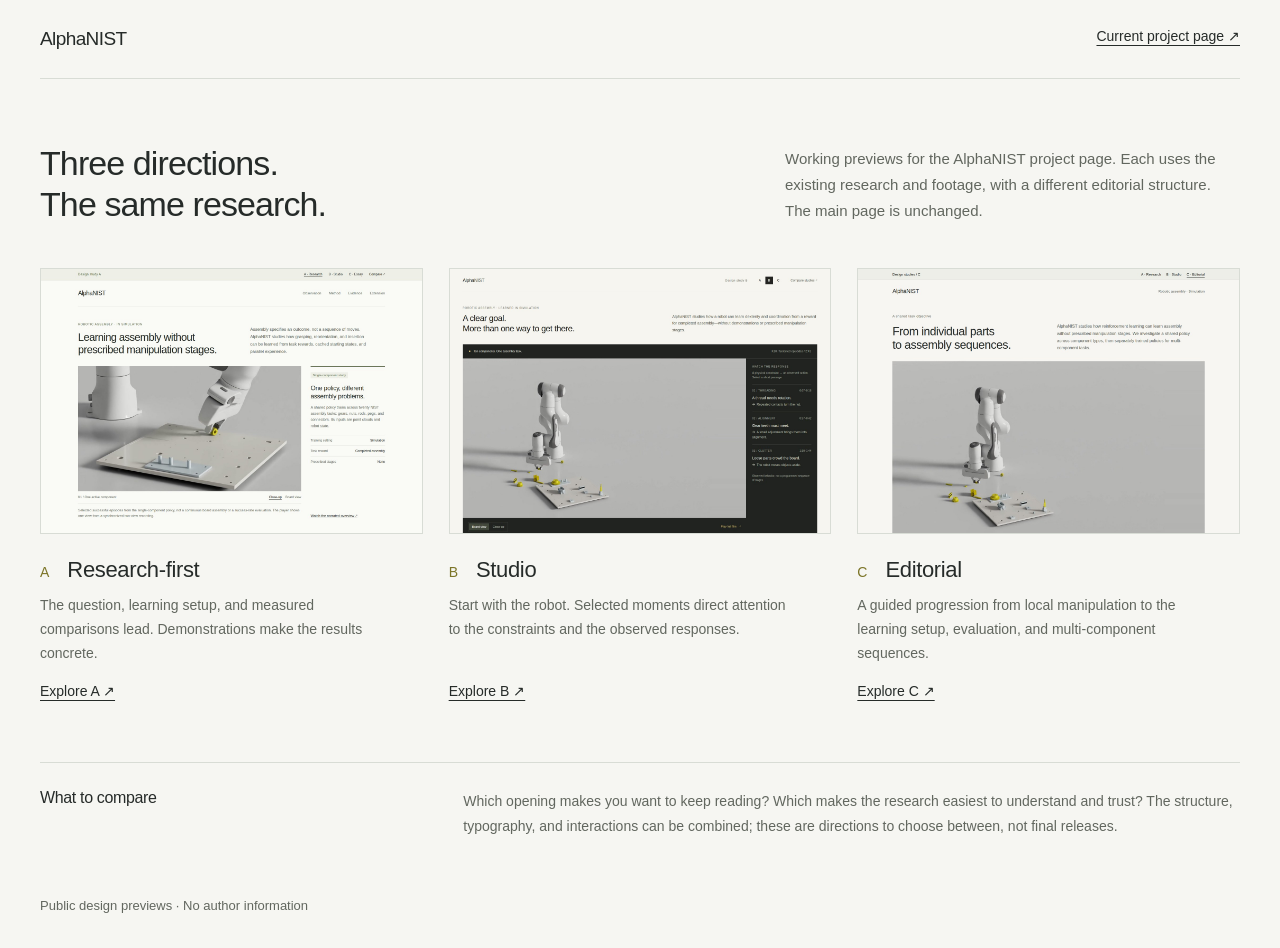
==== scratch/index.html @ 56a0f517 "Add isolated scratch page design directions" ====
<!doctype html>
<html lang="en">
<head>
  <meta charset="utf-8"><meta name="viewport" content="width=device-width, initial-scale=1"><meta name="robots" content="noindex,nofollow">
  <meta name="description" content="Three design directions for the AlphaNIST research page."><title>AlphaNIST — Design studies</title>
  <style>
    :root{font-family:Arial,Helvetica,sans-serif;color:#262b29;background:#f6f6f2;font-synthesis:none}*{box-sizing:border-box}body{margin:0}a{color:inherit;text-underline-offset:4px}a:focus-visible{outline:2px solid #777328;outline-offset:5px}.wrap{width:min(1300px,calc(100% - 80px));margin:auto}header{padding:28px 0;display:flex;justify-content:space-between;gap:24px;border-bottom:1px solid #d8dcd5;font-size:14px}header .brand{font-size:19px;letter-spacing:-.6px;text-decoration:none}.intro{padding:64px 0 43px;display:flex;justify-content:space-between;align-items:end;gap:48px}h1,h2,p{margin:0}h1{font-size:34px;line-height:1.2;letter-spacing:-.9px;font-weight:400;max-width:420px}.intro p{font-size:15px;line-height:1.75;color:#62675f;max-width:455px}.directions{display:grid;grid-template-columns:repeat(3,minmax(0,1fr));gap:26px}.sample{min-width:0}.image-link{display:block;border:1px solid #d8dcd5;background:white;overflow:hidden}.image-link img{display:block;width:100%;height:auto;aspect-ratio:1.44;object-fit:cover;object-position:top}.sample-head{display:flex;gap:18px;align-items:baseline;margin:23px 0 11px}.letter{font-size:14px;color:#7c7528}h2{font-weight:400;font-size:22px;letter-spacing:-.35px}.sample p{font-size:14px;line-height:1.7;color:#62675f;max-width:350px;min-height:71px}.open{display:inline-block;margin:18px 0 0;font-size:14px}.notes{margin:62px 0 40px;padding-top:26px;border-top:1px solid #d8dcd5;display:grid;grid-template-columns:1fr 2fr;gap:35px}.notes h2{font-size:16px}.notes p{font-size:14px;line-height:1.75;color:#62675f;max-width:790px}footer{padding:20px 0 35px;font-size:13px;color:#62675f}@media(max-width:800px){.wrap{width:calc(100% - 36px)}.intro{padding:38px 0 32px;display:block}.intro p{margin-top:20px}h1{font-size:30px}.directions{grid-template-columns:1fr;gap:44px}.sample p{min-height:0;max-width:none}.image-link img{aspect-ratio:1.44}.sample-head{margin-top:18px}.notes{grid-template-columns:1fr;gap:15px;margin-top:45px}header{padding:22px 0;font-size:13px}}
  </style>
</head>
<body>
  <header class="wrap"><a class="brand" href="/">AlphaNIST</a><a href="/">Current project page ↗</a></header>
  <main class="wrap">
    <section class="intro"><h1>Three directions.<br>The same research.</h1><p>Working previews for the AlphaNIST project page. Each uses the existing research and footage, with a different editorial structure. The main page is unchanged.</p></section>
    <div class="directions">
      <article class="sample"><a class="image-link" href="page-directions/research.html" aria-label="Open direction A, research-first"><img src="page-directions/preview-research.jpg" width="1440" height="1000" alt="Preview of the research-first AlphaNIST page"></a><div class="sample-head"><span class="letter">A</span><h2>Research-first</h2></div><p>The question, learning setup, and measured comparisons lead. Demonstrations make the results concrete.</p><a class="open" href="page-directions/research.html">Explore A ↗</a></article>
      <article class="sample"><a class="image-link" href="page-directions/studio.html" aria-label="Open direction B, studio"><img src="page-directions/preview-studio.jpg" width="1440" height="1000" alt="Preview of the film-led AlphaNIST page"></a><div class="sample-head"><span class="letter">B</span><h2>Studio</h2></div><p>Start with the robot. Selected moments direct attention to the constraints and the observed responses.</p><a class="open" href="page-directions/studio.html">Explore B ↗</a></article>
      <article class="sample"><a class="image-link" href="page-directions/essay.html" aria-label="Open direction C, editorial"><img src="page-directions/preview-essay.jpg" width="1440" height="1000" alt="Preview of the editorial AlphaNIST page"></a><div class="sample-head"><span class="letter">C</span><h2>Editorial</h2></div><p>A guided progression from local manipulation to the learning setup, evaluation, and multi-component sequences.</p><a class="open" href="page-directions/essay.html">Explore C ↗</a></article>
    </div>
    <section class="notes"><h2>What to compare</h2><p>Which opening makes you want to keep reading? Which makes the research easiest to understand and trust? The structure, typography, and interactions can be combined; these are directions to choose between, not final releases.</p></section>
  </main>
  <footer class="wrap">Public design previews · No author information</footer>
</body>
</html>
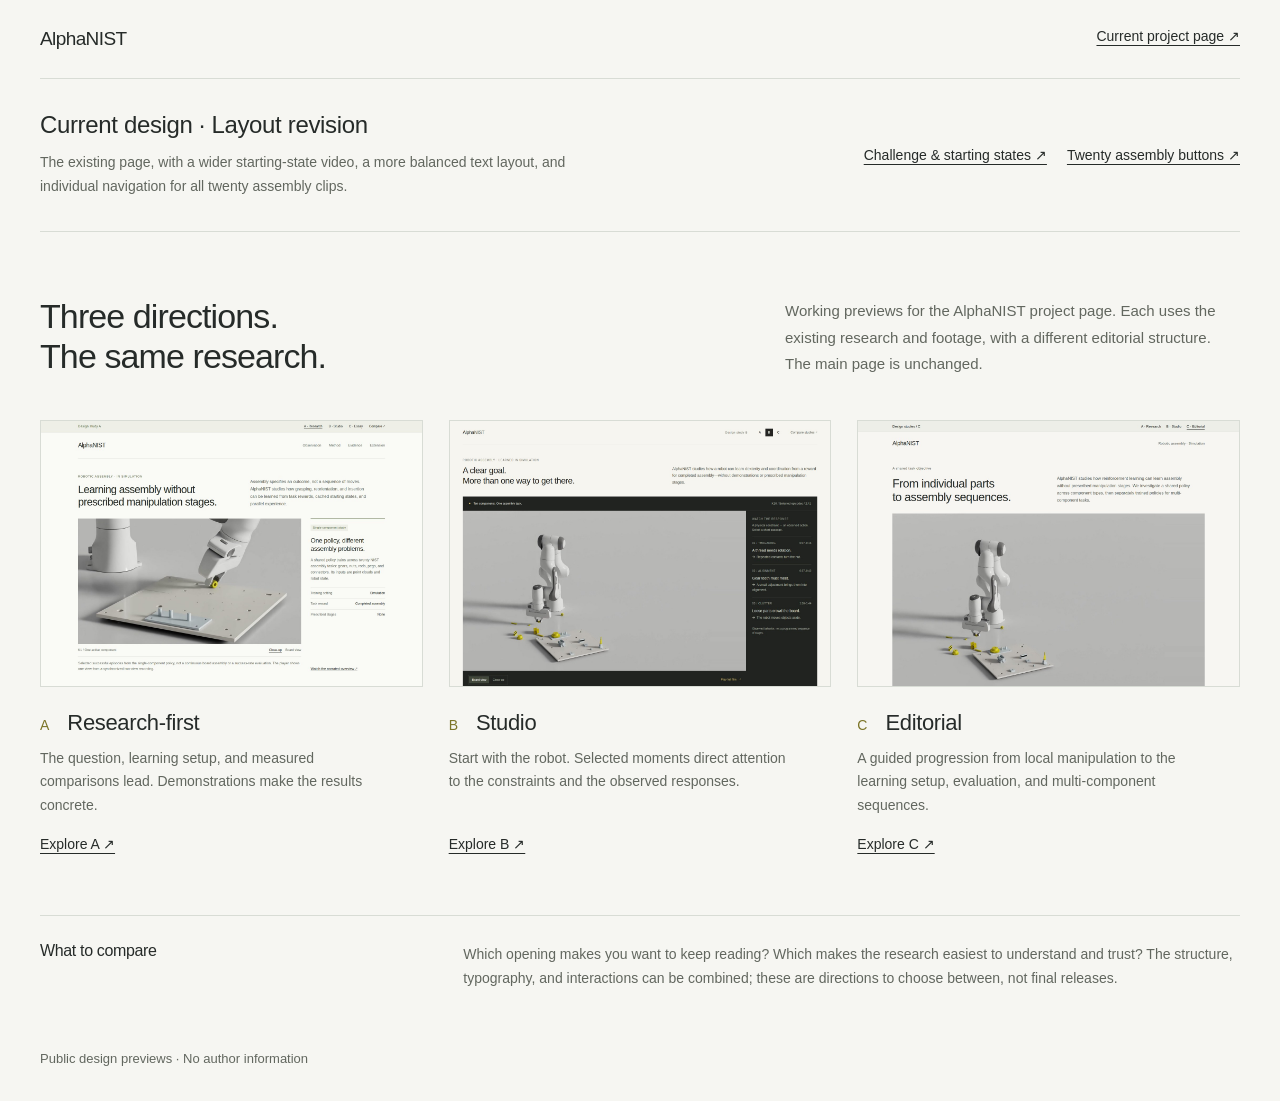
==== commit d2e32c85: "Add a current-layout assembly preview to scratch" ====
--- a/scratch/index.html
+++ b/scratch/index.html
@@ -6,10 +6,21 @@
   <style>
     :root{font-family:Arial,Helvetica,sans-serif;color:#262b29;background:#f6f6f2;font-synthesis:none}*{box-sizing:border-box}body{margin:0}a{color:inherit;text-underline-offset:4px}a:focus-visible{outline:2px solid #777328;outline-offset:5px}.wrap{width:min(1300px,calc(100% - 80px));margin:auto}header{padding:28px 0;display:flex;justify-content:space-between;gap:24px;border-bottom:1px solid #d8dcd5;font-size:14px}header .brand{font-size:19px;letter-spacing:-.6px;text-decoration:none}.intro{padding:64px 0 43px;display:flex;justify-content:space-between;align-items:end;gap:48px}h1,h2,p{margin:0}h1{font-size:34px;line-height:1.2;letter-spacing:-.9px;font-weight:400;max-width:420px}.intro p{font-size:15px;line-height:1.75;color:#62675f;max-width:455px}.directions{display:grid;grid-template-columns:repeat(3,minmax(0,1fr));gap:26px}.sample{min-width:0}.image-link{display:block;border:1px solid #d8dcd5;background:white;overflow:hidden}.image-link img{display:block;width:100%;height:auto;aspect-ratio:1.44;object-fit:cover;object-position:top}.sample-head{display:flex;gap:18px;align-items:baseline;margin:23px 0 11px}.letter{font-size:14px;color:#7c7528}h2{font-weight:400;font-size:22px;letter-spacing:-.35px}.sample p{font-size:14px;line-height:1.7;color:#62675f;max-width:350px;min-height:71px}.open{display:inline-block;margin:18px 0 0;font-size:14px}.notes{margin:62px 0 40px;padding-top:26px;border-top:1px solid #d8dcd5;display:grid;grid-template-columns:1fr 2fr;gap:35px}.notes h2{font-size:16px}.notes p{font-size:14px;line-height:1.75;color:#62675f;max-width:790px}footer{padding:20px 0 35px;font-size:13px;color:#62675f}@media(max-width:800px){.wrap{width:calc(100% - 36px)}.intro{padding:38px 0 32px;display:block}.intro p{margin-top:20px}h1{font-size:30px}.directions{grid-template-columns:1fr;gap:44px}.sample p{min-height:0;max-width:none}.image-link img{aspect-ratio:1.44}.sample-head{margin-top:18px}.notes{grid-template-columns:1fr;gap:15px;margin-top:45px}header{padding:22px 0;font-size:13px}}
   </style>
+  <style>
+    .current-preview { padding: 32px 0; border-bottom: 1px solid #d8dcd5; display: grid; grid-template-columns: 1fr 1fr; gap: 36px; align-items: center; }
+    .current-preview h2 { font-size: 24px; }
+    .current-preview p { color: #62675f; font-size: 14px; line-height: 1.7; margin-top: 12px; max-width: 550px; }
+    .current-preview nav { display: flex; justify-content: flex-end; flex-wrap: wrap; gap: 20px; font-size: 14px; }
+    @media (max-width: 800px) { .current-preview { grid-template-columns: 1fr; gap: 20px; } .current-preview nav { justify-content: flex-start; } }
+  </style>
 </head>
 <body>
   <header class="wrap"><a class="brand" href="/">AlphaNIST</a><a href="/">Current project page ↗</a></header>
   <main class="wrap">
+    <section class="current-preview" aria-labelledby="current-layout-title">
+      <div><h2 id="current-layout-title">Current design · Layout revision</h2><p>The existing page, with a wider starting-state video, a more balanced text layout, and individual navigation for all twenty assembly clips.</p></div>
+      <nav aria-label="Review the current design revision"><a href="assembly-layout/#assembly-introduction">Challenge &amp; starting states ↗</a><a href="assembly-layout/#demo">Twenty assembly buttons ↗</a></nav>
+    </section>
     <section class="intro"><h1>Three directions.<br>The same research.</h1><p>Working previews for the AlphaNIST project page. Each uses the existing research and footage, with a different editorial structure. The main page is unchanged.</p></section>
     <div class="directions">
       <article class="sample"><a class="image-link" href="page-directions/research.html" aria-label="Open direction A, research-first"><img src="page-directions/preview-research.jpg" width="1440" height="1000" alt="Preview of the research-first AlphaNIST page"></a><div class="sample-head"><span class="letter">A</span><h2>Research-first</h2></div><p>The question, learning setup, and measured comparisons lead. Demonstrations make the results concrete.</p><a class="open" href="page-directions/research.html">Explore A ↗</a></article>
